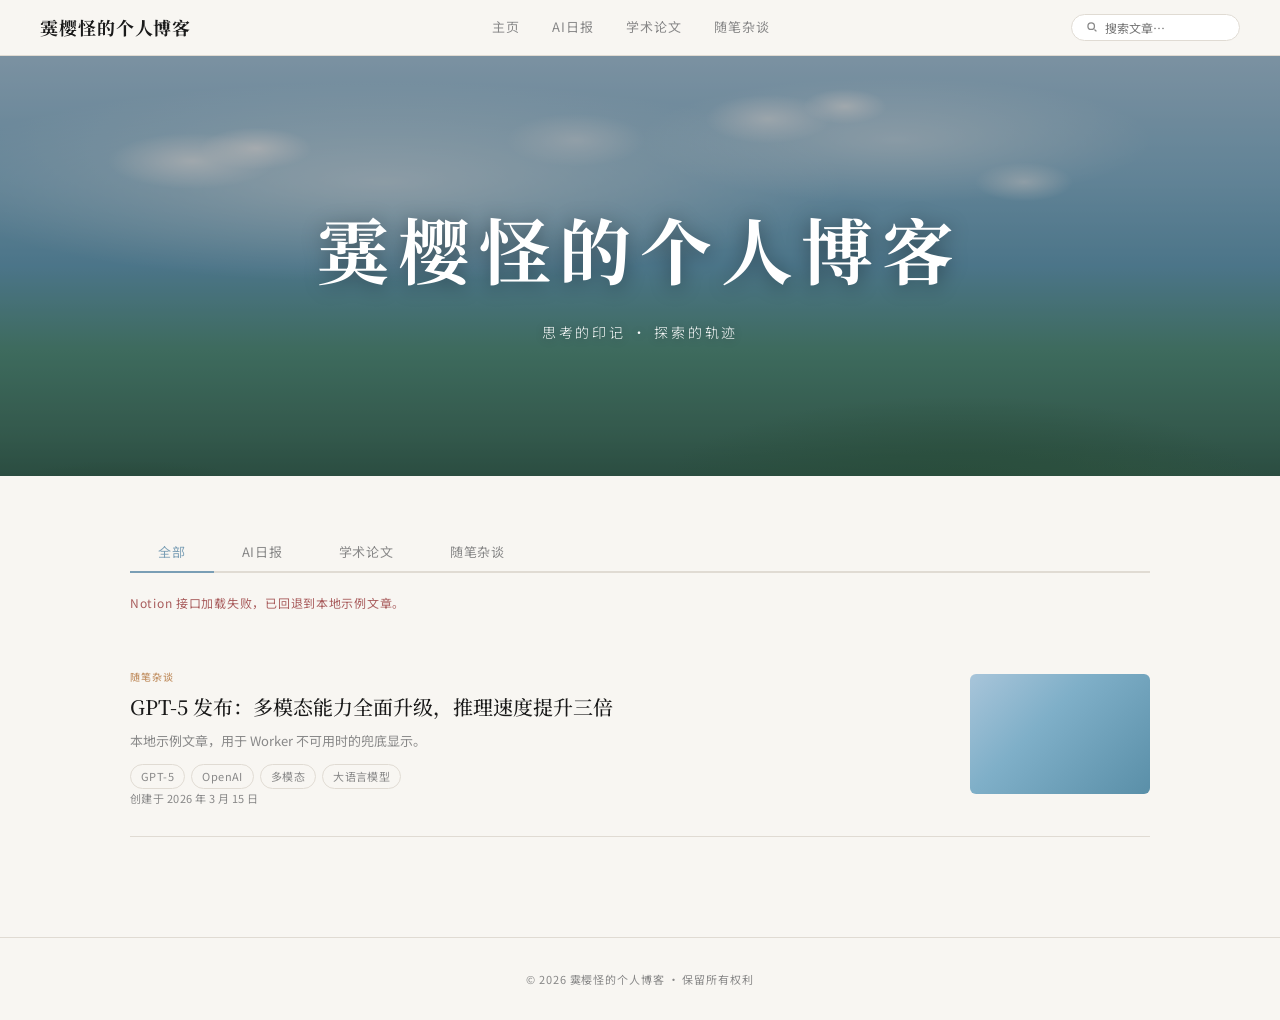
==== index.html @ 2f77bf35 "Version 1: 初步与notion同步" ====
<!DOCTYPE html>
<html lang="zh-CN">
  <head>
    <meta charset="UTF-8" />
    <meta name="viewport" content="width=device-width, initial-scale=1.0" />
    <title>霙樱怪的个人博客</title>
    <link rel="preconnect" href="https://fonts.googleapis.com" />
    <link rel="preconnect" href="https://fonts.gstatic.com" crossorigin />
    <link
      href="https://fonts.googleapis.com/css2?family=Noto+Serif+SC:wght@300;400;500;700&family=Noto+Sans+SC:wght@300;400;500&family=Playfair+Display:ital,wght@0,700;1,400&display=swap"
      rel="stylesheet"
    />
    <link rel="stylesheet" href="./styles.css" />
  </head>
  <body>
    <nav>
      <a class="nav-logo" href="#" data-nav-home>霙樱怪的个人博客</a>
      <div class="nav-links">
        <a href="#" data-nav-link="all">主页</a>
        <a href="#" data-nav-link="ai">AI日报</a>
        <a href="#" data-nav-link="paper">学术论文</a>
        <a href="#" data-nav-link="essay">随笔杂谈</a>
      </div>
      <form class="nav-search" data-search-form>
        <svg viewBox="0 0 20 20" fill="none" stroke="currentColor" stroke-width="2">
          <circle cx="8" cy="8" r="5"></circle>
          <path d="M13 13l3 3"></path>
        </svg>
        <input type="text" placeholder="搜索文章…" data-search-input />
      </form>
    </nav>

    <div id="page-home" class="page active">
      <div class="hero">
        <div class="hero-art"></div>
        <div class="hero-overlay"></div>
        <div class="hero-content">
          <div class="hero-title">霙樱怪的个人博客</div>
          <div class="hero-subtitle">思考的印记 · 探索的轨迹</div>
        </div>
      </div>

      <main class="main">
        <div class="category-tabs">
          <button class="tab-btn active" data-tab-btn="all">全部</button>
          <button class="tab-btn" data-tab-btn="ai">AI日报</button>
          <button class="tab-btn" data-tab-btn="paper">学术论文</button>
          <button class="tab-btn" data-tab-btn="essay">随笔杂谈</button>
        </div>

        <div class="status-bar" data-status></div>
        <div class="post-list" id="post-list"></div>
      </main>
    </div>

    <div id="page-article" class="page">
      <div class="article-hero">
        <div class="article-hero-art"></div>
        <div class="article-hero-overlay"></div>
        <div class="article-hero-content" id="article-hero-content"></div>
      </div>

      <div class="article-body">
        <aside class="article-sidebar">
          <div class="catalog-title">— CATALOG</div>
          <ul class="catalog-list" id="catalog-list"></ul>
        </aside>
        <article class="article-content" id="article-content"></article>
      </div>
    </div>

    <footer class="footer">© 2026 霙樱怪的个人博客 · 保留所有权利</footer>

    <script src="./site.config.js"></script>
    <script src="./app.js"></script>
  </body>
</html>
---- styles.css ----
:root {
  --bg: #f8f6f2;
  --text: #1a1a1a;
  --text-muted: #888;
  --accent: #7a9eb5;
  --accent-warm: #c4956a;
  --accent-soft: #a8c4b8;
  --border: #e0dbd3;
  --card-bg: #ffffff;
  --hero-overlay: rgba(10, 20, 30, 0.35);
  --nav-bg: rgba(248, 246, 242, 0.92);
}

* {
  margin: 0;
  padding: 0;
  box-sizing: border-box;
}

body {
  font-family: "Noto Sans SC", sans-serif;
  background: var(--bg);
  color: var(--text);
  line-height: 1.7;
}

nav {
  position: fixed;
  top: 0;
  left: 0;
  right: 0;
  z-index: 100;
  background: var(--nav-bg);
  backdrop-filter: blur(12px);
  border-bottom: 1px solid var(--border);
  display: flex;
  align-items: center;
  justify-content: space-between;
  padding: 0 40px;
  height: 56px;
}

.nav-logo {
  font-family: "Noto Serif SC", serif;
  font-size: 18px;
  font-weight: 700;
  color: var(--text);
  text-decoration: none;
  letter-spacing: 0.05em;
}

.nav-links {
  display: flex;
  gap: 32px;
}

.nav-links a {
  font-size: 13px;
  color: var(--text-muted);
  text-decoration: none;
  letter-spacing: 0.08em;
  transition: color 0.2s;
}

.nav-links a:hover {
  color: var(--accent);
}

.nav-search {
  display: flex;
  align-items: center;
  border: 1px solid var(--border);
  border-radius: 20px;
  padding: 4px 14px;
  gap: 6px;
  background: white;
}

.nav-search input {
  border: none;
  outline: none;
  background: transparent;
  font-size: 12px;
  width: 120px;
  font-family: inherit;
  color: var(--text);
}

.nav-search svg {
  width: 13px;
  height: 13px;
  color: var(--text-muted);
  flex-shrink: 0;
}

.hero {
  position: relative;
  height: 420px;
  overflow: hidden;
  margin-top: 56px;
}

.hero-art {
  position: absolute;
  inset: 0;
  background:
    radial-gradient(ellipse 60% 40% at 30% 30%, rgba(255, 255, 255, 0.6) 0%, transparent 60%),
    radial-gradient(ellipse 40% 30% at 70% 20%, rgba(255, 255, 255, 0.5) 0%, transparent 50%),
    linear-gradient(180deg, #b8d4e8 0%, #8fbdd6 30%, #6fa8c2 50%, #5a9980 70%, #4a7d65 90%, #3d6b54 100%);
}

.hero-art::before {
  content: "";
  position: absolute;
  inset: 0;
  background:
    radial-gradient(ellipse 120px 40px at 15% 25%, rgba(255, 255, 255, 0.8) 0%, transparent 70%),
    radial-gradient(ellipse 80px 30px at 20% 22%, rgba(255, 255, 255, 0.9) 0%, transparent 70%),
    radial-gradient(ellipse 90px 35px at 60% 15%, rgba(255, 255, 255, 0.7) 0%, transparent 70%),
    radial-gradient(ellipse 60px 25px at 66% 12%, rgba(255, 255, 255, 0.8) 0%, transparent 70%),
    radial-gradient(ellipse 70px 28px at 80% 30%, rgba(255, 255, 255, 0.6) 0%, transparent 70%),
    radial-gradient(ellipse 100px 38px at 45% 20%, rgba(255, 255, 255, 0.5) 0%, transparent 70%);
}

.hero-art::after {
  content: "";
  position: absolute;
  bottom: 0;
  left: 0;
  right: 0;
  height: 50%;
  background:
    radial-gradient(ellipse 40% 80% at 75% 110%, #3a6b4a 0%, transparent 60%),
    radial-gradient(ellipse 30% 60% at 85% 120%, #4a7d5a 0%, transparent 60%),
    radial-gradient(ellipse 25% 50% at 10% 120%, #355f40 0%, transparent 55%);
}

.hero-overlay,
.article-hero-overlay {
  position: absolute;
  inset: 0;
  background: var(--hero-overlay);
}

.hero-content {
  position: absolute;
  inset: 0;
  display: flex;
  flex-direction: column;
  align-items: center;
  justify-content: center;
  text-align: center;
  color: white;
}

.hero-title {
  font-family: "Noto Serif SC", serif;
  font-size: clamp(36px, 6vw, 72px);
  font-weight: 700;
  letter-spacing: 0.12em;
  text-shadow: 0 2px 20px rgba(0, 0, 0, 0.4);
  animation: fadeUp 0.8s ease both;
}

.hero-subtitle {
  margin-top: 12px;
  font-size: 14px;
  font-weight: 300;
  letter-spacing: 0.2em;
  opacity: 0.85;
  text-shadow: 0 1px 10px rgba(0, 0, 0, 0.3);
  animation: fadeUp 0.8s 0.15s ease both;
}

@keyframes fadeUp {
  from {
    opacity: 0;
    transform: translateY(16px);
  }

  to {
    opacity: 1;
    transform: translateY(0);
  }
}

.main {
  max-width: 1100px;
  margin: 0 auto;
  padding: 56px 40px 100px;
}

.category-tabs {
  display: flex;
  gap: 0;
  margin-bottom: 20px;
  border-bottom: 2px solid var(--border);
}

.tab-btn {
  padding: 10px 28px;
  font-size: 13px;
  font-family: inherit;
  background: none;
  border: none;
  cursor: pointer;
  color: var(--text-muted);
  letter-spacing: 0.06em;
  position: relative;
  transition: color 0.2s;
}

.tab-btn::after {
  content: "";
  position: absolute;
  bottom: -2px;
  left: 0;
  right: 0;
  height: 2px;
  background: var(--accent);
  transform: scaleX(0);
  transition: transform 0.25s ease;
}

.tab-btn.active {
  color: var(--accent);
}

.tab-btn.active::after {
  transform: scaleX(1);
}

.tab-btn:hover {
  color: var(--text);
}

.status-bar {
  min-height: 20px;
  margin-bottom: 20px;
  font-size: 12px;
  color: var(--text-muted);
  letter-spacing: 0.06em;
}

.status-bar.error {
  color: #a95d5d;
}

.post-list {
  display: flex;
  flex-direction: column;
  gap: 0;
}

.post-item {
  display: flex;
  align-items: center;
  gap: 32px;
  padding: 28px 0;
  border-bottom: 1px solid var(--border);
  text-decoration: none;
  color: inherit;
  transition: background 0.2s;
  cursor: pointer;
  animation: fadeIn 0.5s ease both;
}

.post-item:hover .post-title {
  color: var(--accent);
}

.post-item:hover .post-cover {
  transform: scale(1.03);
}

@keyframes fadeIn {
  from {
    opacity: 0;
    transform: translateY(10px);
  }

  to {
    opacity: 1;
    transform: translateY(0);
  }
}

.post-info {
  flex: 1;
  min-width: 0;
}

.post-category-tag {
  display: inline-block;
  font-size: 10px;
  letter-spacing: 0.1em;
  color: var(--accent-warm);
  font-weight: 500;
  margin-bottom: 8px;
  text-transform: uppercase;
}

.post-title {
  font-family: "Noto Serif SC", serif;
  font-size: 20px;
  font-weight: 500;
  line-height: 1.4;
  margin-bottom: 10px;
  transition: color 0.2s;
}

.post-excerpt {
  font-size: 13px;
  color: var(--text-muted);
  line-height: 1.6;
  margin-bottom: 12px;
  display: -webkit-box;
  -webkit-line-clamp: 2;
  -webkit-box-orient: vertical;
  overflow: hidden;
}

.post-tags,
.article-hero-tags {
  display: flex;
  flex-wrap: wrap;
  gap: 6px;
}

.post-tag {
  font-size: 11px;
  padding: 2px 10px;
  border: 1px solid var(--border);
  border-radius: 20px;
  color: var(--text-muted);
  letter-spacing: 0.04em;
}

.post-meta {
  font-size: 11px;
  color: var(--text-muted);
  letter-spacing: 0.04em;
}

.post-cover-wrap {
  width: 180px;
  height: 120px;
  flex-shrink: 0;
  border-radius: 6px;
  overflow: hidden;
  background: var(--border);
}

.post-cover {
  width: 100%;
  height: 100%;
  object-fit: cover;
  display: block;
  transition: transform 0.4s ease;
}

.cover-1 {
  background: linear-gradient(135deg, #a8c5da, #7fafc8 40%, #5a8fa8);
}

.cover-2 {
  background: linear-gradient(135deg, #d4a8c5, #b87fa8 40%, #8a5a7f);
}

.cover-3 {
  background: linear-gradient(135deg, #a8d4c5, #7fb8a8 40%, #5a9a80);
}

.cover-4 {
  background: linear-gradient(135deg, #d4c8a8, #b8aa7f 40%, #9a8a5a);
}

.cover-5 {
  background: linear-gradient(135deg, #c8a8d4, #a87fb8 40%, #7a5a9a);
}

.cover-6 {
  background: linear-gradient(135deg, #a8c4d4, #7fa8c0 40%, #5a8aaa);
}

.page {
  display: none;
}

.page.active {
  display: block;
}

.article-hero {
  position: relative;
  height: 500px;
  overflow: hidden;
  margin-top: 56px;
}

.article-hero-art {
  position: absolute;
  inset: 0;
  background: linear-gradient(180deg, #9ac3db 0%, #6fa8c0 35%, #5a9980 60%, #4a7d65 85%, #3d6b54 100%);
}

.article-hero-art::before {
  content: "";
  position: absolute;
  inset: 0;
  background:
    radial-gradient(ellipse 150px 50px at 10% 30%, rgba(255, 255, 255, 0.75) 0%, transparent 70%),
    radial-gradient(ellipse 100px 38px at 16% 26%, rgba(255, 255, 255, 0.85) 0%, transparent 70%),
    radial-gradient(ellipse 80px 32px at 55% 18%, rgba(255, 255, 255, 0.65) 0%, transparent 70%),
    radial-gradient(ellipse 120px 45px at 70% 12%, rgba(255, 255, 255, 0.7) 0%, transparent 70%),
    radial-gradient(ellipse 60px 25px at 85% 28%, rgba(255, 255, 255, 0.6) 0%, transparent 70%);
}

.article-hero-art::after {
  content: "";
  position: absolute;
  bottom: 0;
  left: 0;
  right: 0;
  height: 55%;
  background:
    radial-gradient(ellipse 35% 70% at 72% 115%, #3a6b4a 0%, transparent 55%),
    radial-gradient(ellipse 28% 55% at 88% 120%, #4a7d5a 0%, transparent 55%),
    radial-gradient(ellipse 22% 45% at 8% 120%, #355f40 0%, transparent 50%);
}

.article-hero-overlay {
  background: linear-gradient(to bottom, rgba(10, 20, 30, 0.2) 0%, rgba(10, 20, 30, 0.55) 100%);
}

.article-hero-content {
  position: absolute;
  inset: 0;
  display: flex;
  flex-direction: column;
  align-items: flex-start;
  justify-content: flex-end;
  padding: 48px 80px 56px;
  color: white;
  max-width: 900px;
}

.article-hero-tag {
  font-size: 11px;
  padding: 3px 12px;
  border: 1px solid rgba(255, 255, 255, 0.6);
  border-radius: 20px;
  letter-spacing: 0.06em;
  backdrop-filter: blur(4px);
  background: rgba(255, 255, 255, 0.1);
}

.article-hero-title {
  font-family: "Noto Serif SC", serif;
  font-size: clamp(24px, 4vw, 40px);
  font-weight: 700;
  line-height: 1.3;
  text-shadow: 0 2px 20px rgba(0, 0, 0, 0.4);
  margin-bottom: 14px;
}

.article-hero-subtitle {
  font-size: 14px;
  font-weight: 300;
  opacity: 0.8;
  letter-spacing: 0.04em;
  text-shadow: 0 1px 10px rgba(0, 0, 0, 0.3);
  margin-bottom: 16px;
}

.article-hero-meta {
  font-size: 12px;
  opacity: 0.7;
  letter-spacing: 0.06em;
  display: flex;
  align-items: center;
  gap: 6px;
}

.article-body {
  max-width: 1100px;
  margin: 0 auto;
  padding: 56px 40px 100px;
  display: grid;
  grid-template-columns: 240px 1fr;
  gap: 64px;
  align-items: start;
}

.article-content {
  min-width: 0;
}

.article-ai-note {
  text-align: center;
  font-size: 12px;
  color: var(--text-muted);
  letter-spacing: 0.06em;
  margin-bottom: 40px;
  padding-bottom: 24px;
  border-bottom: 1px solid var(--border);
}

.article-section-title {
  font-family: "Noto Serif SC", serif;
  font-size: 22px;
  font-weight: 500;
  margin: 40px 0 16px;
  display: flex;
  align-items: center;
  gap: 12px;
}

.article-section-title .num {
  font-size: 13px;
  color: var(--accent);
  letter-spacing: 0.08em;
}

.article-p {
  font-size: 15px;
  line-height: 1.9;
  color: #2a2a2a;
  margin-bottom: 18px;
  text-align: justify;
}

.article-blockquote {
  margin: 24px 0;
  padding: 16px 24px;
  border-left: 3px solid var(--accent);
  background: rgba(122, 158, 181, 0.06);
  font-style: italic;
  font-size: 14px;
  color: var(--text-muted);
  line-height: 1.8;
}

.article-sidebar {
  position: sticky;
  top: 80px;
}

.catalog-title {
  font-size: 11px;
  letter-spacing: 0.15em;
  color: var(--text-muted);
  text-transform: uppercase;
  margin-bottom: 16px;
  padding-bottom: 8px;
  border-bottom: 1px solid var(--border);
}

.catalog-list {
  list-style: none;
}

.catalog-item {
  font-size: 12px;
  color: var(--text-muted);
  padding: 5px 0 5px 10px;
  cursor: pointer;
  border-left: 2px solid transparent;
  transition: all 0.2s;
  letter-spacing: 0.03em;
  white-space: nowrap;
  overflow: hidden;
  text-overflow: ellipsis;
}

.catalog-item:hover,
.catalog-item.active {
  color: var(--accent);
  border-left-color: var(--accent);
}

.catalog-item.sub {
  padding-left: 22px;
  font-size: 11px;
}

.back-btn {
  display: inline-flex;
  align-items: center;
  gap: 6px;
  font-size: 12px;
  color: rgba(255, 255, 255, 0.86);
  background: none;
  border: none;
  cursor: pointer;
  font-family: inherit;
  letter-spacing: 0.06em;
  padding: 8px 0;
  margin-bottom: 8px;
  transition: color 0.2s;
}

.back-btn:hover {
  color: white;
}

.empty-state {
  padding: 24px 0;
  color: var(--text-muted);
  font-size: 13px;
}

.footer {
  text-align: center;
  padding: 32px;
  font-size: 11px;
  color: var(--text-muted);
  letter-spacing: 0.08em;
  border-top: 1px solid var(--border);
}

@media (max-width: 900px) {
  nav,
  .main,
  .article-body,
  .article-hero-content {
    padding-left: 24px;
    padding-right: 24px;
  }

  .article-body {
    grid-template-columns: 1fr;
    gap: 32px;
  }

  .article-sidebar {
    position: static;
    order: 2;
  }

  .article-content {
    order: 1;
  }

  .post-item {
    gap: 20px;
  }

  .post-cover-wrap {
    width: 140px;
    height: 96px;
  }
}

@media (max-width: 720px) {
  nav {
    padding: 12px 18px;
    height: auto;
    gap: 12px;
    align-items: flex-start;
    flex-direction: column;
  }

  .nav-links {
    gap: 18px;
    flex-wrap: wrap;
  }

  .hero,
  .article-hero {
    margin-top: 102px;
  }

  .category-tabs {
    overflow-x: auto;
  }

  .post-item {
    flex-direction: column;
    align-items: flex-start;
  }

  .post-cover-wrap {
    width: 100%;
    height: 180px;
  }

  .article-hero-content {
    padding-top: 120px;
    padding-bottom: 36px;
  }
}
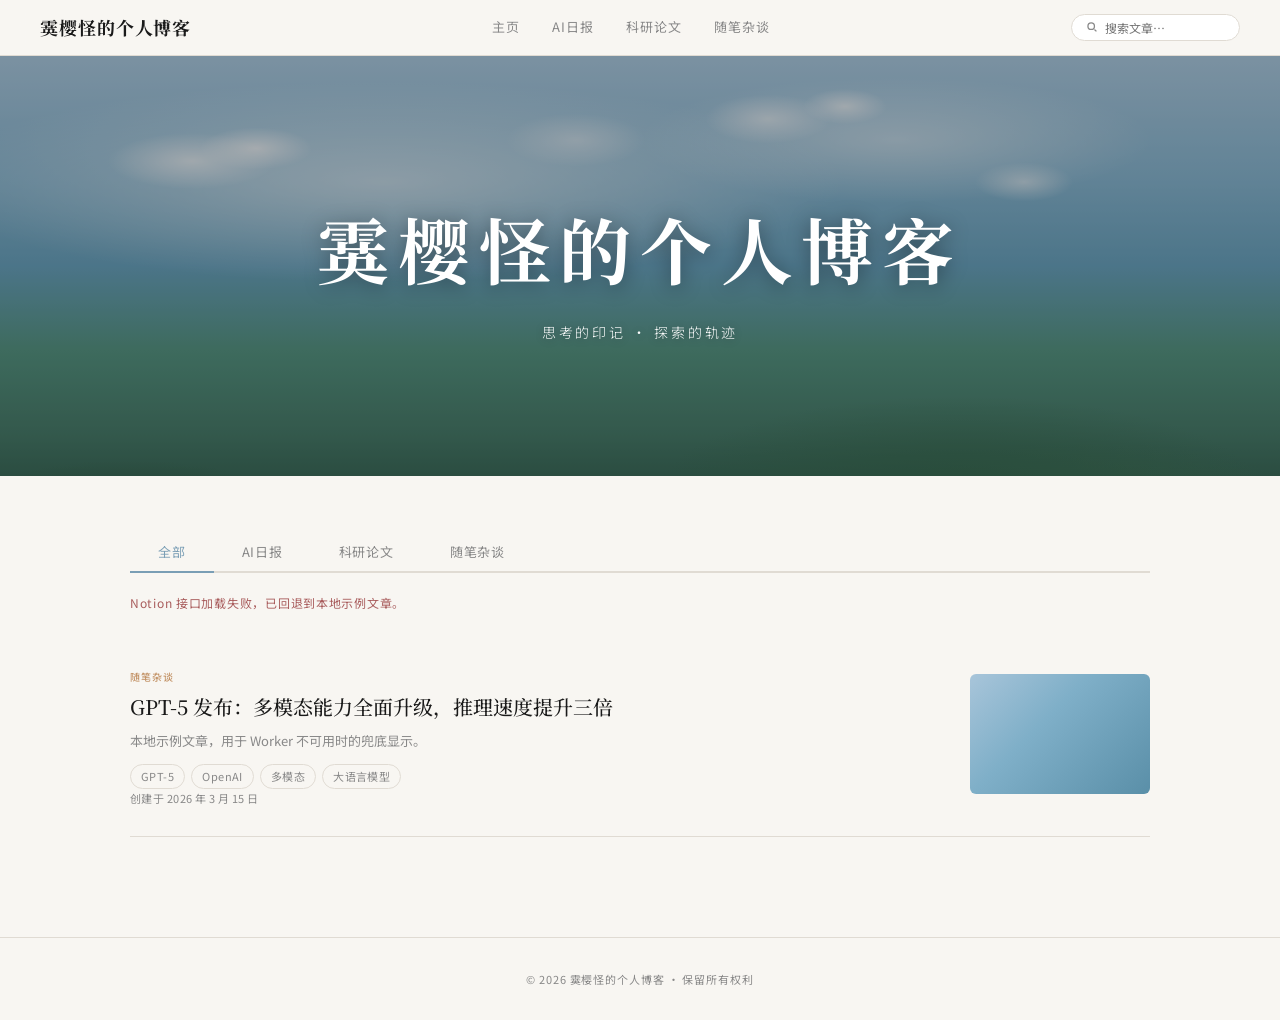
==== commit 6db91157: "修复目录不同步" ====
--- a/index.html
+++ b/index.html
@@ -12,13 +12,13 @@
     />
     <link rel="stylesheet" href="./styles.css" />
   </head>
-  <body>
+  <body data-page="home">
     <nav>
       <a class="nav-logo" href="#" data-nav-home>霙樱怪的个人博客</a>
       <div class="nav-links">
         <a href="#" data-nav-link="all">主页</a>
         <a href="#" data-nav-link="ai">AI日报</a>
-        <a href="#" data-nav-link="paper">学术论文</a>
+        <a href="#" data-nav-link="paper">科研论文</a>
         <a href="#" data-nav-link="essay">随笔杂谈</a>
       </div>
       <form class="nav-search" data-search-form>
@@ -44,7 +44,7 @@
         <div class="category-tabs">
           <button class="tab-btn active" data-tab-btn="all">全部</button>
           <button class="tab-btn" data-tab-btn="ai">AI日报</button>
-          <button class="tab-btn" data-tab-btn="paper">学术论文</button>
+          <button class="tab-btn" data-tab-btn="paper">科研论文</button>
           <button class="tab-btn" data-tab-btn="essay">随笔杂谈</button>
         </div>
 
@@ -53,22 +53,6 @@
       </main>
     </div>
 
-    <div id="page-article" class="page">
-      <div class="article-hero">
-        <div class="article-hero-art"></div>
-        <div class="article-hero-overlay"></div>
-        <div class="article-hero-content" id="article-hero-content"></div>
-      </div>
-
-      <div class="article-body">
-        <aside class="article-sidebar">
-          <div class="catalog-title">— CATALOG</div>
-          <ul class="catalog-list" id="catalog-list"></ul>
-        </aside>
-        <article class="article-content" id="article-content"></article>
-      </div>
-    </div>
-
     <footer class="footer">© 2026 霙樱怪的个人博客 · 保留所有权利</footer>
 
     <script src="./site.config.js"></script>
--- a/styles.css
+++ b/styles.css
@@ -93,6 +93,13 @@
   flex-shrink: 0;
 }
 
+.nav-search-static {
+  min-width: 120px;
+  justify-content: center;
+  font-size: 12px;
+  color: var(--text-muted);
+}
+
 .hero {
   position: relative;
   height: 420px;
@@ -384,10 +391,6 @@
 }
 
 .page {
-  display: none;
-}
-
-.page.active {
   display: block;
 }
 
@@ -496,15 +499,121 @@
   min-width: 0;
 }
 
-.article-ai-note {
-  text-align: center;
-  font-size: 12px;
-  color: var(--text-muted);
-  letter-spacing: 0.06em;
-  margin-bottom: 40px;
-  padding-bottom: 24px;
-  border-bottom: 1px solid var(--border);
-}
+/* ── Markdown-rendered elements inside the article body ── */
+
+.article-content h1,
+.article-content h2,
+.article-content h3,
+.article-content h4 {
+  font-family: "Noto Serif SC", serif;
+  font-weight: 500;
+  margin: 40px 0 16px;
+  line-height: 1.4;
+}
+
+.article-content h1 { font-size: 26px; }
+.article-content h2 { font-size: 22px; }
+.article-content h3 { font-size: 18px; margin-top: 28px; }
+.article-content h4 { font-size: 15px; margin-top: 20px; color: var(--text-muted); }
+
+.article-content p {
+  font-size: 15px;
+  line-height: 1.9;
+  color: #2a2a2a;
+  margin-bottom: 18px;
+  text-align: justify;
+}
+
+.article-content blockquote {
+  margin: 24px 0;
+  padding: 16px 24px;
+  border-left: 3px solid var(--accent);
+  background: rgba(122, 158, 181, 0.06);
+  font-style: italic;
+  font-size: 14px;
+  color: var(--text-muted);
+  line-height: 1.8;
+}
+
+.article-content ul,
+.article-content ol {
+  padding-left: 1.6em;
+  margin-bottom: 18px;
+}
+
+.article-content li {
+  font-size: 15px;
+  line-height: 1.8;
+  color: #2a2a2a;
+  margin-bottom: 4px;
+}
+
+.article-content code {
+  font-family: "Menlo", "Monaco", "Consolas", monospace;
+  background: rgba(0, 0, 0, 0.06);
+  padding: 2px 6px;
+  border-radius: 4px;
+  font-size: 13px;
+}
+
+.article-content pre {
+  background: #1e1e2e;
+  border-radius: 8px;
+  padding: 20px;
+  overflow-x: auto;
+  margin: 24px 0;
+}
+
+.article-content pre code {
+  background: none;
+  padding: 0;
+  color: #cdd6f4;
+  font-size: 13px;
+  line-height: 1.7;
+}
+
+.article-content a {
+  color: var(--accent);
+  text-decoration: underline;
+  text-underline-offset: 2px;
+}
+
+.article-content img {
+  max-width: 100%;
+  border-radius: 8px;
+  margin: 16px 0;
+  display: block;
+}
+
+.article-content hr {
+  border: none;
+  border-top: 1px solid var(--border);
+  margin: 32px 0;
+}
+
+.article-content strong { font-weight: 600; }
+.article-content em { font-style: italic; }
+
+.article-content table {
+  width: 100%;
+  border-collapse: collapse;
+  font-size: 14px;
+  margin-bottom: 24px;
+}
+
+.article-content th,
+.article-content td {
+  padding: 8px 14px;
+  border: 1px solid var(--border);
+  text-align: left;
+}
+
+.article-content th {
+  background: rgba(0, 0, 0, 0.03);
+  font-weight: 500;
+}
+
+/* Legacy class selectors kept for any existing static HTML */
 
 .article-section-title {
   font-family: "Noto Serif SC", serif;
@@ -598,6 +707,7 @@
   padding: 8px 0;
   margin-bottom: 8px;
   transition: color 0.2s;
+  text-decoration: none;
 }
 
 .back-btn:hover {
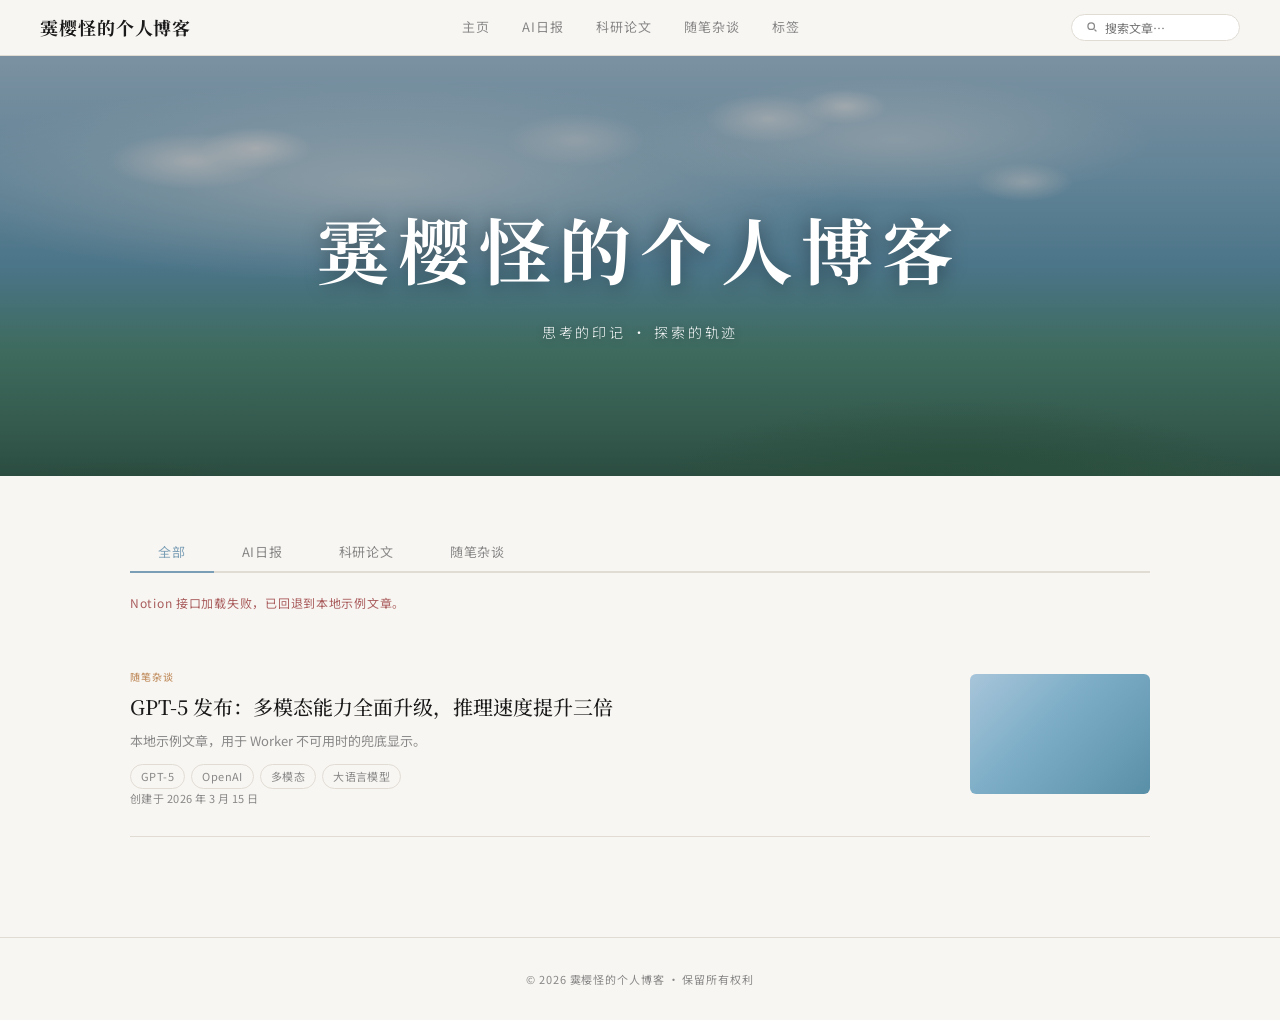
==== commit 5d774c40: "标签+封面" ====
--- a/index.html
+++ b/index.html
@@ -20,6 +20,7 @@
         <a href="#" data-nav-link="ai">AI日报</a>
         <a href="#" data-nav-link="paper">科研论文</a>
         <a href="#" data-nav-link="essay">随笔杂谈</a>
+        <a href="./tags.html">标签</a>
       </div>
       <form class="nav-search" data-search-form>
         <svg viewBox="0 0 20 20" fill="none" stroke="currentColor" stroke-width="2">
--- a/styles.css
+++ b/styles.css
@@ -341,6 +341,14 @@
   border-radius: 20px;
   color: var(--text-muted);
   letter-spacing: 0.04em;
+  cursor: pointer;
+  transition: border-color 0.2s, color 0.2s, background 0.2s;
+}
+
+.post-tag:hover {
+  border-color: var(--accent);
+  color: var(--accent);
+  background: rgba(122, 158, 181, 0.07);
 }
 
 .post-meta {
@@ -405,6 +413,12 @@
   position: absolute;
   inset: 0;
   background: linear-gradient(180deg, #9ac3db 0%, #6fa8c0 35%, #5a9980 60%, #4a7d65 85%, #3d6b54 100%);
+}
+
+/* 有真实封面照片时隐藏 CSS 插画层，只保留照片 */
+.article-hero-art.has-photo::before,
+.article-hero-art.has-photo::after {
+  display: none;
 }
 
 .article-hero-art::before {
@@ -456,6 +470,14 @@
   letter-spacing: 0.06em;
   backdrop-filter: blur(4px);
   background: rgba(255, 255, 255, 0.1);
+  color: inherit;
+  text-decoration: none;
+  transition: background 0.2s, border-color 0.2s;
+}
+
+.article-hero-tag:hover {
+  background: rgba(255, 255, 255, 0.25);
+  border-color: rgba(255, 255, 255, 0.9);
 }
 
 .article-hero-title {
@@ -729,6 +751,131 @@
   border-top: 1px solid var(--border);
 }
 
+/* ── Tags page ──────────────────────────────────────────────────────────────────────── */
+
+.tags-hero {
+  height: 300px;
+}
+
+.nav-active {
+  color: var(--accent) !important;
+}
+
+.tag-cloud {
+  display: flex;
+  flex-wrap: wrap;
+  gap: 10px;
+  padding: 32px;
+  margin-bottom: 48px;
+  background: var(--card-bg);
+  border: 1px solid var(--border);
+  border-radius: 12px;
+}
+
+.tag-cloud-item {
+  display: inline-flex;
+  align-items: center;
+  gap: 5px;
+  padding: 5px 14px;
+  border: 1px solid var(--border);
+  border-radius: 20px;
+  font-size: 13px;
+  color: var(--text-muted);
+  text-decoration: none;
+  background: transparent;
+  cursor: pointer;
+  transition: border-color 0.2s, color 0.2s, background 0.2s;
+  letter-spacing: 0.03em;
+}
+
+.tag-cloud-item:hover {
+  border-color: var(--accent);
+  color: var(--accent);
+  background: rgba(122, 158, 181, 0.08);
+}
+
+.tag-cloud-item.active {
+  border-color: var(--accent);
+  background: var(--accent);
+  color: white;
+}
+
+.tag-cloud-count {
+  font-size: 10px;
+  opacity: 0.65;
+  font-variant-numeric: tabular-nums;
+}
+
+.tag-section {
+  margin-bottom: 48px;
+  scroll-margin-top: 80px;
+}
+
+.tag-section-header {
+  display: flex;
+  align-items: center;
+  gap: 10px;
+  margin-bottom: 4px;
+  padding-bottom: 12px;
+  border-bottom: 2px solid var(--border);
+}
+
+.tag-section-icon {
+  color: var(--accent);
+  font-size: 16px;
+  font-weight: 700;
+  font-family: "Noto Serif SC", serif;
+}
+
+.tag-section-name {
+  font-family: "Noto Serif SC", serif;
+  font-size: 18px;
+  font-weight: 500;
+  color: var(--text);
+}
+
+.tag-section-count {
+  font-size: 12px;
+  color: var(--text-muted);
+  margin-left: auto;
+  letter-spacing: 0.04em;
+}
+
+.tag-section-list {
+  list-style: none;
+}
+
+.tag-section-item {
+  display: flex;
+  align-items: baseline;
+  justify-content: space-between;
+  gap: 16px;
+  padding: 11px 0;
+  border-bottom: 1px solid var(--border);
+  animation: fadeUp 0.3s ease both;
+}
+
+.tag-section-link {
+  font-size: 15px;
+  color: var(--text);
+  text-decoration: none;
+  letter-spacing: 0.02em;
+  flex: 1;
+  transition: color 0.2s;
+}
+
+.tag-section-link:hover {
+  color: var(--accent);
+}
+
+.tag-section-date {
+  font-size: 12px;
+  color: var(--text-muted);
+  white-space: nowrap;
+  letter-spacing: 0.04em;
+  flex-shrink: 0;
+}
+
 @media (max-width: 900px) {
   nav,
   .main,
